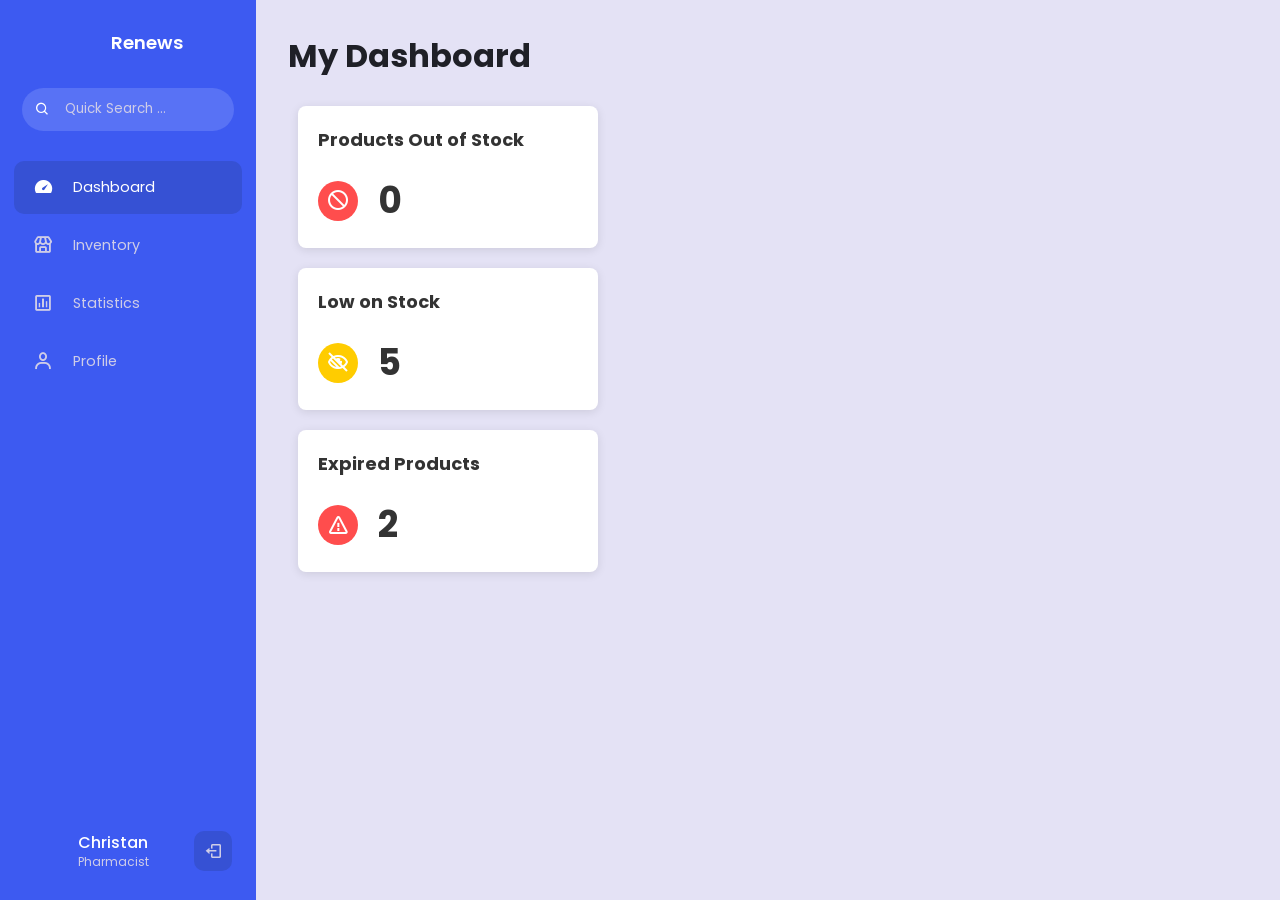
==== Christan/frontend/index.html @ 2eda7a59 "Added directories for each for backend & fontend" ====
<!DOCTYPE html>
<html lang="en">
<head>
  <meta charset="UTF-8">
  <meta http-equiv="X-UA-Compatible" content="IE=edge">
  <meta name="viewport" content="width=device-width, initial-scale=1.0">
  <title>Dashboard</title>
  <link href='https://unpkg.com/boxicons@2.0.9/css/boxicons.min.css' rel='stylesheet'>
  <link rel="icon" type="image/x-icon" href="imgavicon.png">
  <link rel="stylesheet" href="style.css">
</head>
<body>
  <nav>
    <div class="sidebar-top">
      <span class="shrink-btn">
        <i class='bx bx-chevron-left'></i>
      </span>
      <img src="imgogo.png" class="logo" alt="">
      <h3 class="hide">Renews</h3>
    </div>

    <div class="search">
      <i class='bx bx-search'></i>
      <input type="text" class="hide" placeholder="Quick Search ...">
    </div>

    <div class="sidebar-links">
      <ul>
        <div class="active-tab"></div>
        <li class="tooltip-element" data-tooltip="0">
          <a href="#" class="active" data-active="0" data-content="dashboard">
            <div class="icon">
              <i class='bx bx-tachometer'></i>
              <i class='bx bxs-tachometer'></i>
            </div>
            <span class="link hide">Dashboard</span>
          </a>
        </li>
        <li class="tooltip-element" data-tooltip="1">
          <a href="#" data-active="1" data-content="inventory">
            <div class="icon">
              <i class='bx bx-store'></i>
              <i class='bx bx-store'></i>
            </div>
            <span class="link hide">Inventory</span>
          </a>
        </li>
        <li class="tooltip-element" data-tooltip="2">
          <a href="#" data-active="2" data-content="statistics">
            <div class="icon">
              <i class='bx bx-bar-chart-square'></i>
              <i class='bx bxs-bar-chart-square'></i>
            </div>
            <span class="link hide">Statistics</span>
          </a>
        </li>
        <li class="tooltip-element" data-tooltip="3">
          <a href="#" data-active="3" data-content="profile">
            <div class="icon">
              <i class='bx bx-user'></i>
              <i class='bx bx-user'></i>
            </div>
            <span class="link hide">Profile</span>
          </a>
        </li>
        <div class="tooltip">
          <span class="show">Dashboard</span>
          <span>Inventory</span>
          <span>Statistics</span>
          <span>Profile</span>
        </div>
      </ul>
    </div>

    <div class="sidebar-footer">
      <a href="#" class="account tooltip-element" data-tooltip="0">
        <i class='bx bx-user'></i>
      </a>
      <div class="admin-user tooltip-element" data-tooltip="1">
        <div class="admin-profile hide">
          <img src="imgace-1.png" alt="">
          <div class="admin-info">
            <h3>Christan</h3>
            <h5>Pharmacist</h5>
          </div>
        </div>
        <a href="#" class="log-out">
          <i class='bx bx-log-out'></i>
        </a>
      </div>
      <div class="tooltip">
        <span class="show">Christan</span>
        <span>Logout</span>
      </div>
    </div>
  </nav>

  <main id="main-content">
    <h1>My Dashboard</h1>
    <div style="font-family: Arial, sans-serif; display: flex; justify-content: flex-start; align-items: center; margin: 0; background-color: #f0f0f0;"></div>
    <div style="background-color: white; border-radius: 8px; box-shadow: 0 2px 10px rgba(0,0,0,0.1); padding: 20px; width: 300px; margin: 10px;">
      <h2 style="margin-top: 0; color: #333; font-size: 18px;">Products Out of Stock</h2>
      <div style="display: flex; align-items: center; margin-top: 20px;">
        <div style="margin-right: 20px;">
          <div style="width: 40px; height: 40px; background-color: #ff4d4d; border-radius: 50%; display: flex; justify-content: center; align-items: center;">
            <i class='bx bx-block' style="color: white; font-size: 24px;"></i>
          </div>
        </div>
        <div style="font-size: 36px; font-weight: bold; color: #333;">0</div>
      </div>
    </div>
    
    <div style="background-color: white; border-radius: 8px; box-shadow: 0 2px 10px rgba(0,0,0,0.1); padding: 20px; width: 300px; margin: 10px;">
      <h2 style="margin-top: 0; color: #333; font-size: 18px;">Low on Stock</h2>
      <div style="display: flex; align-items: center; margin-top: 20px;">
        <div style="margin-right: 20px;">
          <div style="width: 40px; height: 40px; background-color: #ffcc00; border-radius: 50%; display: flex; justify-content: center; align-items: center;">
            <i class='bx bx-low-vision' style="color: white; font-size: 24px;"></i>
          </div>
        </div>
        <div style="font-size: 36px; font-weight: bold; color: #333;">5</div>
      </div>
    </div>
    
    <div style="background-color: white; border-radius: 8px; box-shadow: 0 2px 10px rgba(0,0,0,0.1); padding: 20px; width: 300px; margin: 10px;">
      <h2 style="margin-top: 0; color: #333; font-size: 18px;">Expired Products</h2>
      <div style="display: flex; align-items: center; margin-top: 20px;">
        <div style="margin-right: 20px;">
          <div style="width: 40px; height: 40px; background-color: #ff4d4d; border-radius: 50%; display: flex; justify-content: center; align-items: center;">
            <i class='bx bx-error' style="color: white; font-size: 24px;"></i>
          </div>
        </div>
        <div style="font-size: 36px; font-weight: bold; color: #333;">2</div>
      </div>
    </div>
  </main>

  <script src="app.js"></script>
</body>
</html>
---- Christan/frontend/style.css ----
@import url("https://fonts.googleapis.com/css2?family=Poppins:wght@200;300;400;500;600;700&display=swap");

*,
*::before,
*::after {
  padding: 0;
  margin: 0;
  box-sizing: border-box;
}

:root {
  --main-color: #3d5af1;
  --main-color-dark: #3651d4;
  --main-color-light: #5872f5;
  --text-color: #cfcde7;
}

body {
  font-family: "Poppins", sans-serif;
  overflow-x: hidden;
  background-color: #e4e2f5;
  min-height: 100vh;
  display: flex;
  position: relative;
}

a {
  text-decoration: none;
}

ul {
  list-style: none;
}

nav {
  position: sticky;
  top: 0;
  left: 0;
  height: 100vh;
  background-color: var(--main-color);
  width: 16rem;
  padding: 1.8rem 0.85rem;
  color: #fff;
  display: flex;
  flex-direction: column;
  transition: width 0.5s ease-in-out;
}

nav::before {
  content: "";
  position: absolute;
  width: 2rem;
  height: 100%;
  top: 0;
  left: 100%;
}

main {
  flex: 1;
  padding: 2rem;
  color: #1f2027;
  display: flex;
  flex-direction: column;
}

main h1 {
  margin-bottom: 1rem;
}

main .copyright {
  margin-top: auto;
  font-size: 0.9rem;
}

main .copyright span {
  color: var(--main-color);
  font-weight: 500;
  cursor: pointer;
}

.sidebar-top {
  position: relative;
  display: flex;
  align-items: center;
}

.sidebar-top .logo {
  width: 4rem;
  margin: 0 0.8rem;
}

.sidebar-top h3 {
  padding-left: 0.5rem;
  font-weight: 600;
  font-size: 1.15rem;
}

.shrink-btn {
  position: absolute;
  top: 50%;
  height: 27px;
  padding: 0 0.3rem;
  background-color: var(--main-color);
  border-radius: 6px;
  cursor: pointer;
  box-shadow: 0 3px 10px -3px rgba(70, 46, 118, 0.3);
  right: -2.65rem;
  transform: translateY(-50%) translateX(-8px);
  opacity: 0;
  pointer-events: none;
  transition: 0.3s;
}

.shrink-btn i {
  line-height: 27px;
  transition: 0.3s;
}

.shrink-btn:hover {
  background-color: var(--main-color-dark);
}

nav:hover .shrink-btn,
.shrink-btn.hovered {
  transform: translateY(-50%) translateX(0px);
  opacity: 1;
  pointer-events: all;
}

.search {
  min-height: 2.7rem;
  background-color: var(--main-color-light);
  margin: 2rem 0.5rem 1.7rem;
  display: grid;
  grid-template-columns: 2.7rem 1fr;
  align-items: center;
  text-align: center;
  border-radius: 50px;
  cursor: pointer;
}

.search input {
  height: 100%;
  border: none;
  background: none;
  outline: none;
  color: #fff;
  caret-color: #fff;
  font-family: inherit;
}

.search input::placeholder {
  color: var(--text-color);
}

.sidebar-links ul {
  position: relative;
}

.sidebar-links li {
  position: relative;
  padding: 2.5px 0;
}

.sidebar-links a {
  color: var(--text-color);
  font-weight: 400;
  font-size: 0.9rem;
  display: flex;
  align-items: center;
  height: 53px;
}

.icon {
  font-size: 1.3rem;
  text-align: center;
  min-width: 3.7rem;
  display: grid;
  grid-template-columns: 1fr;
  grid-template-rows: 1fr;
}

.icon i {
  grid-column: 1 / 2;
  grid-row: 1 / 2;
  transition: 0.3s;
}

.icon i:last-child {
  opacity: 0;
  color: #fff;
}

.sidebar-links a.active,
.sidebar-links a:hover {
  color: #fff;
}

.sidebar-links a .link {
  transition: opacity 0.3s 0.2s, color 0.3s;
}

.sidebar-links a.active i:first-child {
  opacity: 0;
}

.sidebar-links a.active i:last-child {
  opacity: 1;
}

.active-tab {
  width: 100%;
  height: 53px;
  background-color: var(--main-color-dark);
  border-radius: 10px;
  position: absolute;
  top: 2.5px;
  left: 0;
  transition: top 0.3s;
}

.sidebar-links h4 {
  position: relative;
  font-size: 0.8rem;
  text-transform: uppercase;
  font-weight: 600;
  padding: 0 0.8rem;
  color: var(--text-color);
  letter-spacing: 0.5px;
  height: 45px;
  line-height: 45px;
  transition: opacity 0.3s 0.2s, height 0.5s 0s;
}

.sidebar-footer {
  position: relative;
  margin-top: auto;
}

.account {
  display: flex;
  align-items: center;
  justify-content: center;
  font-size: 1.3rem;
  color: var(--text-color);
  height: 53px;
  width: 3.7rem;
  opacity: 0;
  pointer-events: none;
  transition: opacity 0.3s 0s, color 0.3s 0s;
}

.account:hover {
  color: #fff;
}

.admin-user {
  display: flex;
  align-items: center;
}

.admin-profile {
  white-space: nowrap;
  max-width: 100%;
  transition: opacity 0.3s 0.2s, max-width 0.7s 0s ease-in-out;
  display: flex;
  align-items: center;
  flex: 1;
  overflow: hidden;
}

.admin-user img {
  width: 2.9rem;
  border-radius: 50%;
  margin: 0 0.4rem;
}

.admin-info {
  padding-left: 0.3rem;
}

.admin-info h3 {
  font-weight: 500;
  font-size: 1rem;
  line-height: 1;
}

.admin-info h5 {
  font-weight: 400;
  font-size: 0.75rem;
  color: var(--text-color);
  margin-top: 0.3rem;
  line-height: 1;
}

.log-out {
  display: flex;
  height: 40px;
  min-width: 2.4rem;
  background-color: var(--main-color-dark);
  color: var(--text-color);
  align-items: center;
  justify-content: center;
  font-size: 1.15rem;
  border-radius: 10px;
  margin: 0 0.65rem;
  transition: color 0.3s;
}

.log-out:hover {
  color: #fff;
}

.tooltip {
  background-color: var(--main-color);
  position: absolute;
  right: -1.2rem;
  top: 0;
  transform: translateX(100%) translateY(-50%);
  padding: 0 0.8rem;
  font-size: 0.85rem;
  display: none;
  grid-template-rows: 1fr;
  grid-template-columns: 1fr;
  height: 30px;
  align-items: center;
  border-radius: 7px;
  box-shadow: 0 3px 10px -3px rgba(70, 46, 118, 0.3);
  opacity: 0;
  pointer-events: none;
  transition: all 0.3s;
  text-align: center;
  white-space: nowrap;
}

.tooltip span {
  grid-column: 1 / 2;
  grid-row: 1 / 2;
  opacity: 0;
  transition: 0.3s;
}

.tooltip span.show {
  opacity: 1;
}

.tooltip-element:hover ~ .tooltip {
  opacity: 1;
  pointer-events: all;
}

/* When the menu shrinks */

.hide {
  transition: opacity 0.3s 0.2s;
}

body.shrink nav {
  width: 5.4rem;
}

body.shrink .hide {
  opacity: 0;
  pointer-events: none;
  transition-delay: 0s;
}

body.shrink .shrink-btn i {
  transform: rotate(-180deg);
}

body.shrink .sidebar-links h4 {
  height: 10px;
}

body.shrink .account {
  opacity: 1;
  pointer-events: all;
  transition: opacity 0.3s 0.3s, color 0.3s 0s;
}

body.shrink .admin-profile {
  max-width: 0;
  transition: opacity 0.3s 0s, max-width 0.7s 0s ease-in-out;
}

body.shrink .tooltip {
  display: grid;
}
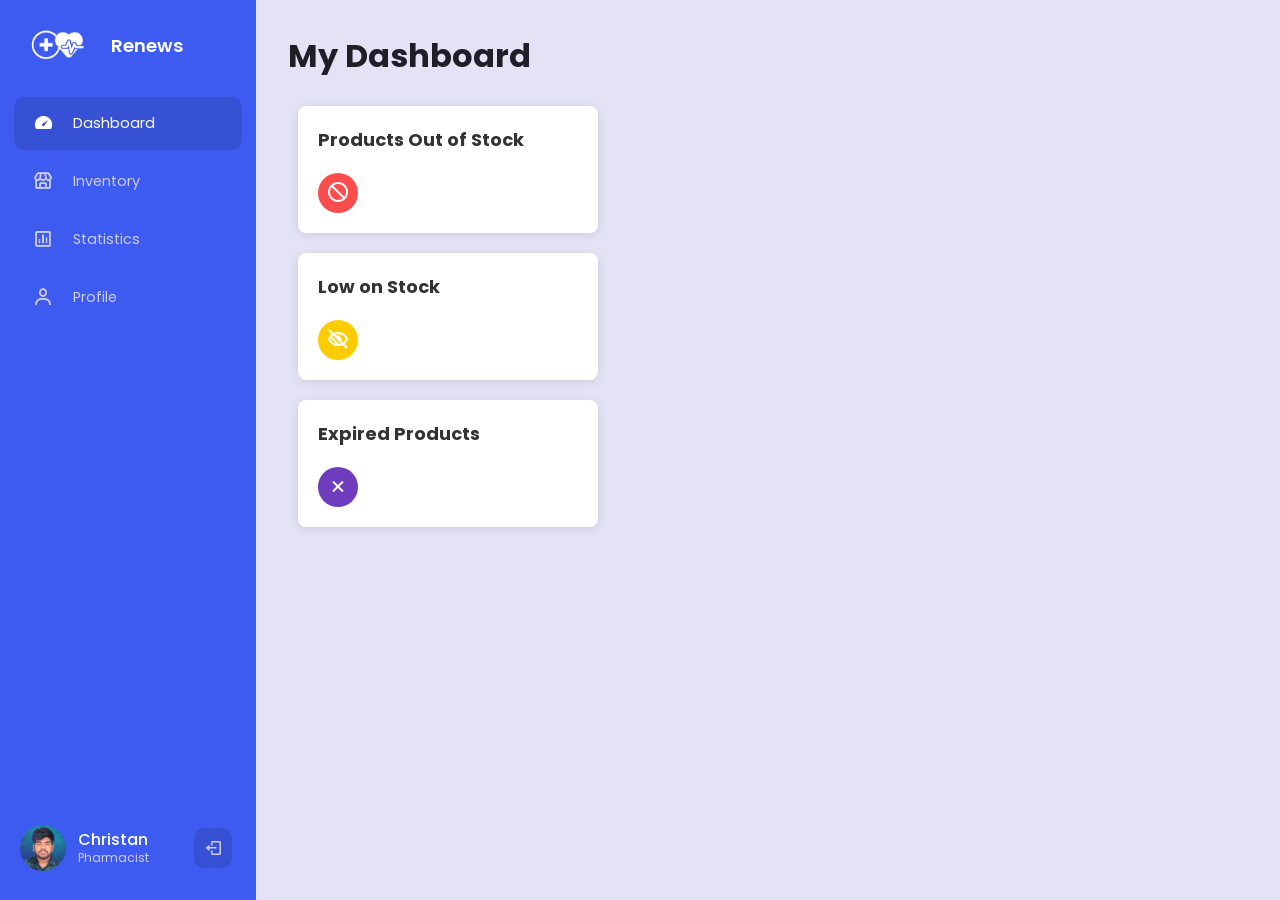
==== commit 2acbdd5e: "made the dashboard to fetch data from DB" ====
--- a/Christan/frontend/index.html
+++ b/Christan/frontend/index.html
@@ -4,9 +4,9 @@
   <meta charset="UTF-8">
   <meta http-equiv="X-UA-Compatible" content="IE=edge">
   <meta name="viewport" content="width=device-width, initial-scale=1.0">
-  <title>Dashboard</title>
+  <title>Renew</title>
   <link href='https://unpkg.com/boxicons@2.0.9/css/boxicons.min.css' rel='stylesheet'>
-  <link rel="icon" type="image/x-icon" href="imgavicon.png">
+  <link rel="icon" type="image/x-icon" href="./img/logo.png">
   <link rel="stylesheet" href="style.css">
 </head>
 <body>
@@ -15,14 +15,11 @@
       <span class="shrink-btn">
         <i class='bx bx-chevron-left'></i>
       </span>
-      <img src="imgogo.png" class="logo" alt="">
+      <img src="./img/logo.png" class="logo" alt="">
       <h3 class="hide">Renews</h3>
     </div>
 
-    <div class="search">
-      <i class='bx bx-search'></i>
-      <input type="text" class="hide" placeholder="Quick Search ...">
-    </div>
+
 
     <div class="sidebar-links">
       <ul>
@@ -78,7 +75,7 @@
       </a>
       <div class="admin-user tooltip-element" data-tooltip="1">
         <div class="admin-profile hide">
-          <img src="imgace-1.png" alt="">
+          <img src="./img/face-2.jpg" alt="">
           <div class="admin-info">
             <h3>Christan</h3>
             <h5>Pharmacist</h5>
@@ -96,45 +93,13 @@
   </nav>
 
   <main id="main-content">
-    <h1>My Dashboard</h1>
-    <div style="font-family: Arial, sans-serif; display: flex; justify-content: flex-start; align-items: center; margin: 0; background-color: #f0f0f0;"></div>
-    <div style="background-color: white; border-radius: 8px; box-shadow: 0 2px 10px rgba(0,0,0,0.1); padding: 20px; width: 300px; margin: 10px;">
-      <h2 style="margin-top: 0; color: #333; font-size: 18px;">Products Out of Stock</h2>
-      <div style="display: flex; align-items: center; margin-top: 20px;">
-        <div style="margin-right: 20px;">
-          <div style="width: 40px; height: 40px; background-color: #ff4d4d; border-radius: 50%; display: flex; justify-content: center; align-items: center;">
-            <i class='bx bx-block' style="color: white; font-size: 24px;"></i>
-          </div>
-        </div>
-        <div style="font-size: 36px; font-weight: bold; color: #333;">0</div>
-      </div>
-    </div>
-    
-    <div style="background-color: white; border-radius: 8px; box-shadow: 0 2px 10px rgba(0,0,0,0.1); padding: 20px; width: 300px; margin: 10px;">
-      <h2 style="margin-top: 0; color: #333; font-size: 18px;">Low on Stock</h2>
-      <div style="display: flex; align-items: center; margin-top: 20px;">
-        <div style="margin-right: 20px;">
-          <div style="width: 40px; height: 40px; background-color: #ffcc00; border-radius: 50%; display: flex; justify-content: center; align-items: center;">
-            <i class='bx bx-low-vision' style="color: white; font-size: 24px;"></i>
-          </div>
-        </div>
-        <div style="font-size: 36px; font-weight: bold; color: #333;">5</div>
-      </div>
-    </div>
-    
-    <div style="background-color: white; border-radius: 8px; box-shadow: 0 2px 10px rgba(0,0,0,0.1); padding: 20px; width: 300px; margin: 10px;">
-      <h2 style="margin-top: 0; color: #333; font-size: 18px;">Expired Products</h2>
-      <div style="display: flex; align-items: center; margin-top: 20px;">
-        <div style="margin-right: 20px;">
-          <div style="width: 40px; height: 40px; background-color: #ff4d4d; border-radius: 50%; display: flex; justify-content: center; align-items: center;">
-            <i class='bx bx-error' style="color: white; font-size: 24px;"></i>
-          </div>
-        </div>
-        <div style="font-size: 36px; font-weight: bold; color: #333;">2</div>
-      </div>
-    </div>
+
   </main>
 
   <script src="app.js"></script>
+
+
+
+
 </body>
 </html>
--- a/Christan/frontend/style.css
+++ b/Christan/frontend/style.css
@@ -82,6 +82,7 @@
   position: relative;
   display: flex;
   align-items: center;
+  margin-bottom: 2rem;
 }
 
 .sidebar-top .logo {
